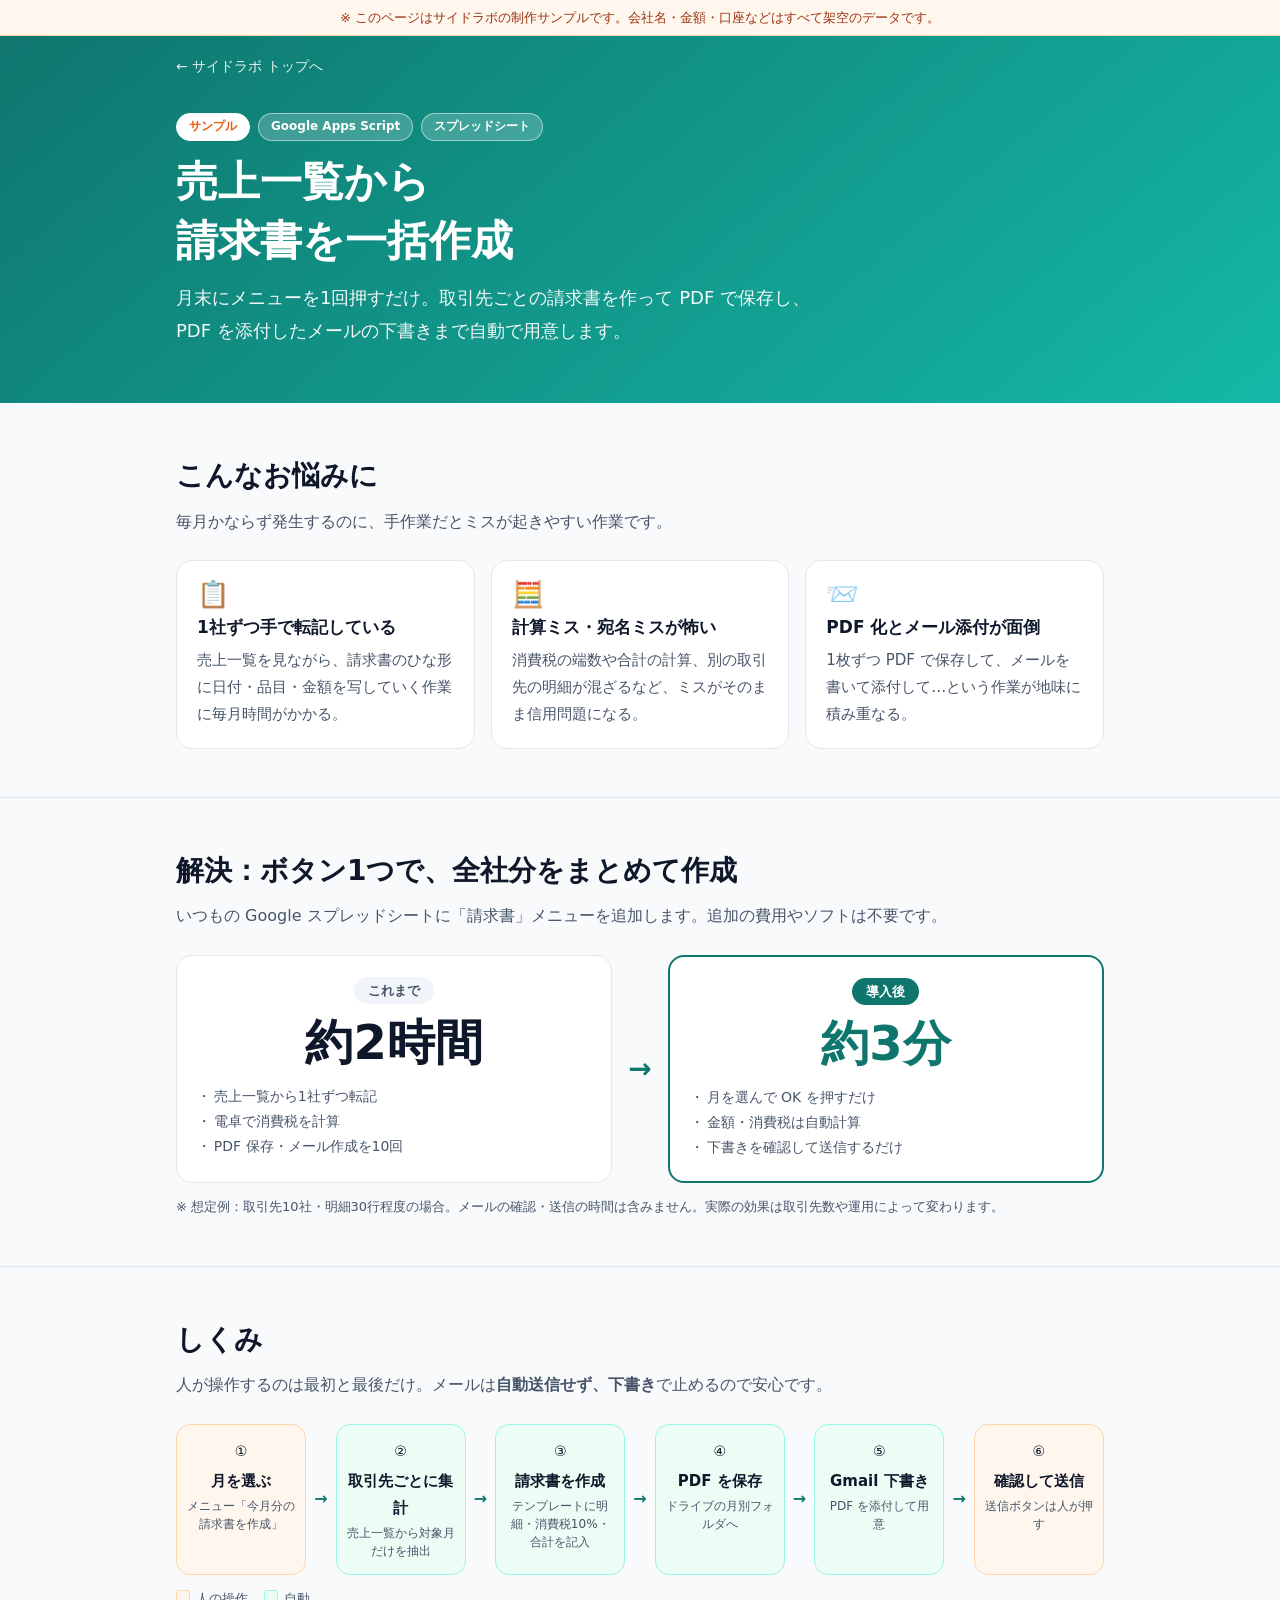
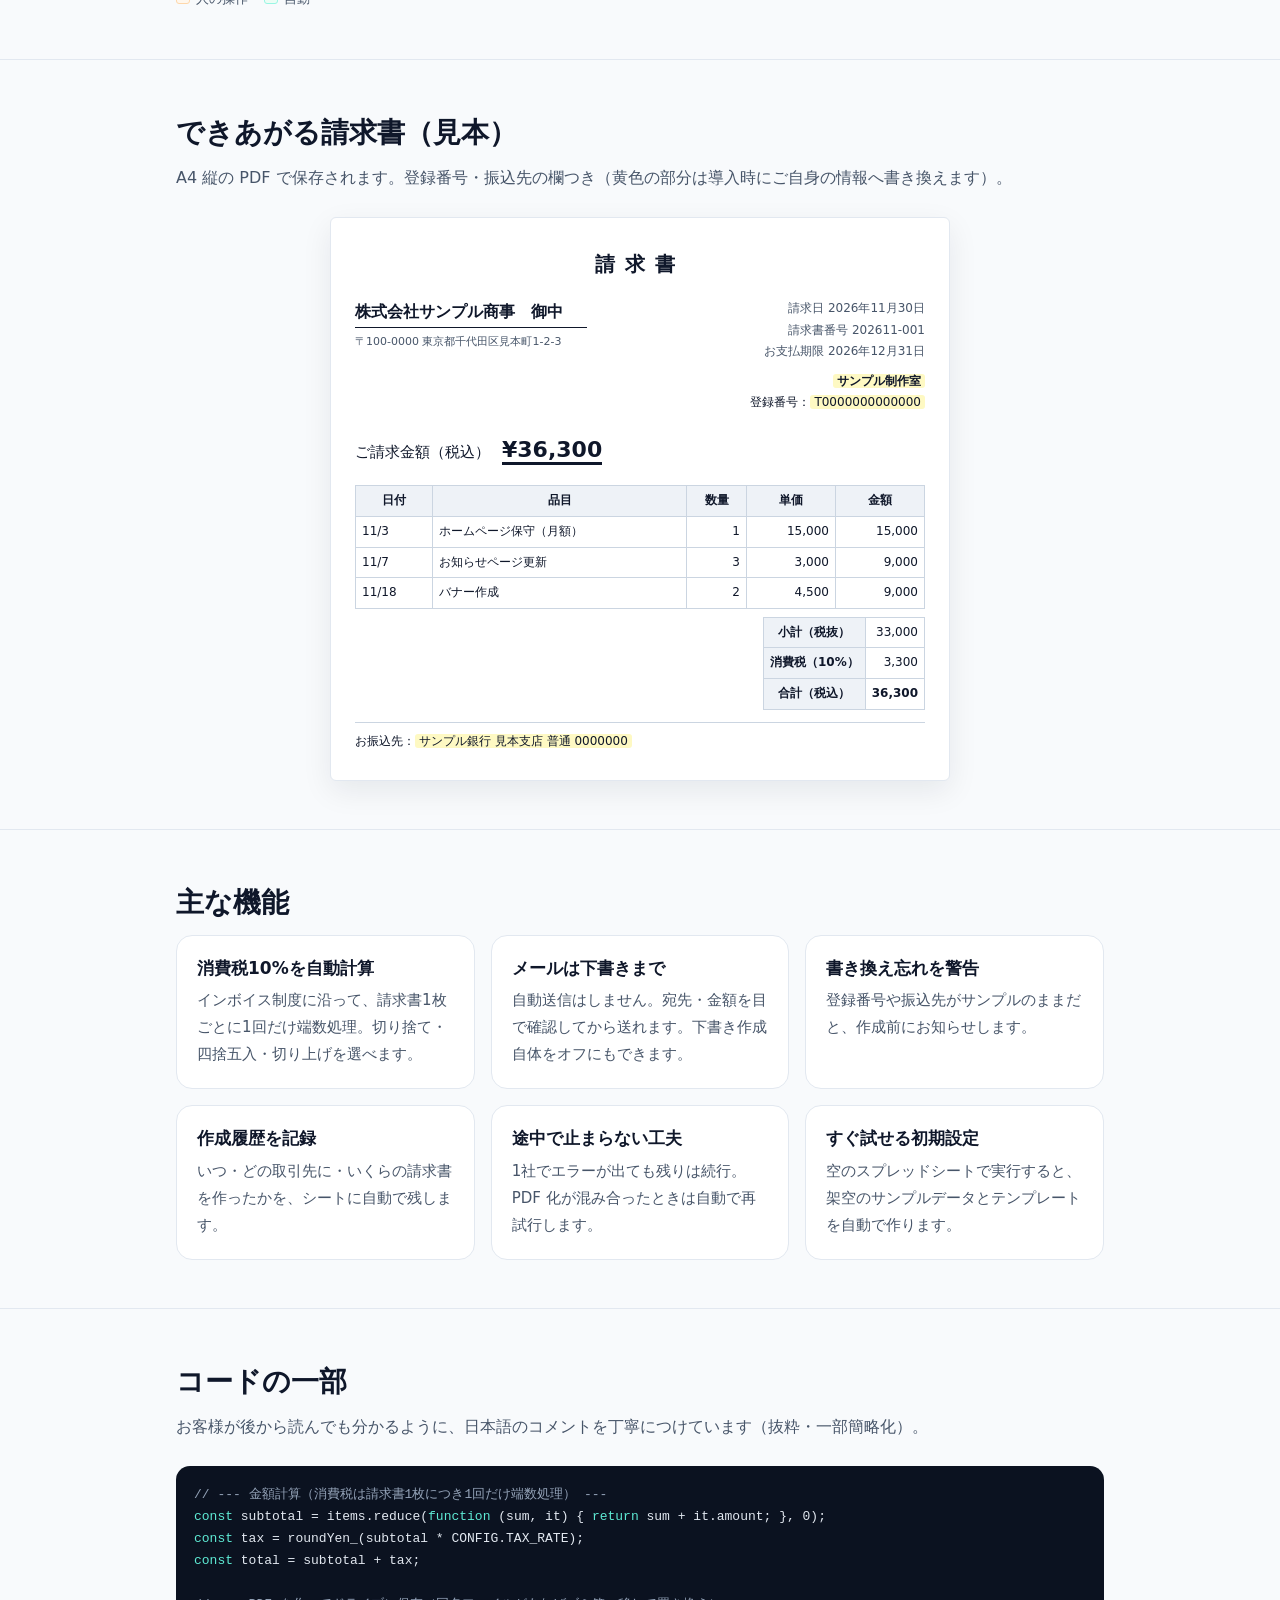
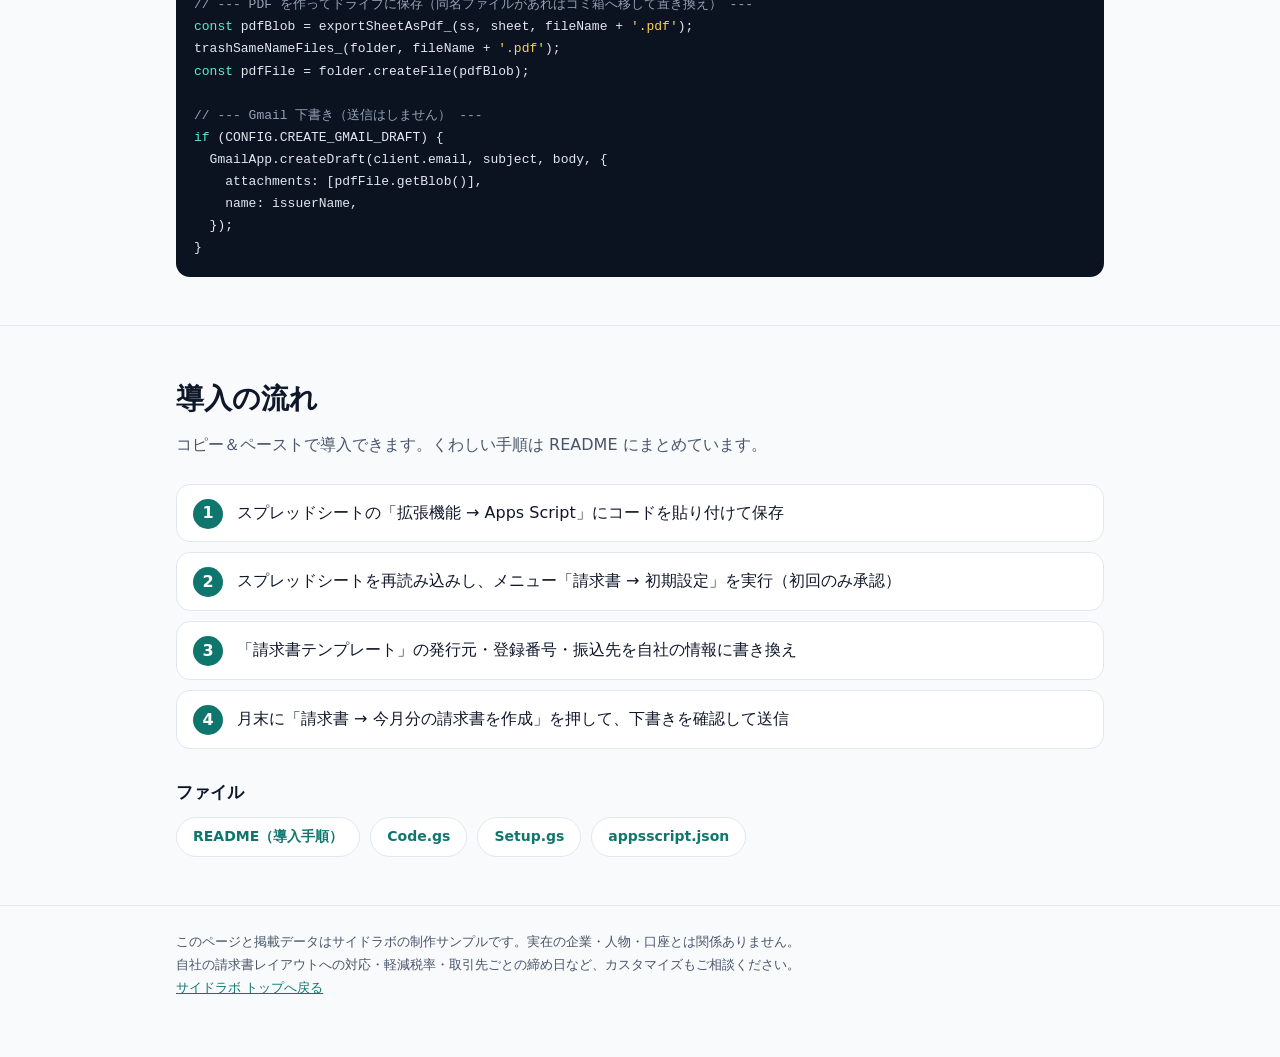
==== works/gas-invoice/index.html @ ee7d605c "ポートフォリオ初版（サンプル3件） Co-Authored-By: Claude Opus 5.5 <noreply@anthropic.com>" ====
<!doctype html>
<html lang="ja">
<head>
<meta charset="utf-8">
<meta name="viewport" content="width=device-width,initial-scale=1">
<title>請求書一括作成（サンプル）｜サイドラボ</title>
<meta name="description" content="Googleスプレッドシートの売上一覧から、取引先ごとの請求書PDFをボタン1つで一括作成するGoogle Apps Scriptのサンプルです。データはすべて架空です。">
<link rel="icon" href="../../icon.png">
<style>
:root{--ink:#0f172a;--sub:#475569;--line:#e2e8f0;--bg:#f8fafc;--card:#fff;--brand:#0f766e;--brand2:#14b8a6;--soft:#ecfdf5;--warn:#ea580c;--code:#0b1220}
*{box-sizing:border-box;margin:0;padding:0}
body{font-family:"Noto Sans JP","Hiragino Kaku Gothic ProN","Hiragino Sans",Meiryo,system-ui,sans-serif;color:var(--ink);background:var(--bg);line-height:1.8;-webkit-text-size-adjust:100%}
a{color:var(--brand)}
.wrap{max-width:960px;margin:0 auto;padding:0 16px}
.sample-bar{background:#fff7ed;color:#9a3412;font-size:13px;text-align:center;padding:6px 16px;border-bottom:1px solid #fed7aa}
header{background:linear-gradient(140deg,var(--brand),var(--brand2));color:#fff;padding:16px 0 56px}
.back{color:#fff;text-decoration:none;font-size:14px;opacity:.9}
.badges{display:flex;flex-wrap:wrap;gap:8px;margin-top:32px}
.badge{font-size:12px;font-weight:700;border-radius:999px;padding:2px 12px;background:rgba(255,255,255,.2);border:1px solid rgba(255,255,255,.5)}
.badge.sample{background:#fff;color:var(--warn);border-color:#fff}
h1{font-size:clamp(26px,5.5vw,42px);line-height:1.4;font-weight:900;margin-top:12px}
header p{margin-top:12px;font-size:clamp(15px,2.4vw,18px);max-width:640px;opacity:.95}
section{padding:48px 0}
section+section{border-top:1px solid var(--line)}
h2{font-size:clamp(21px,4vw,28px);font-weight:900;margin-bottom:6px}
.lead{color:var(--sub);margin-bottom:24px}
.grid{display:grid;grid-template-columns:repeat(auto-fit,minmax(240px,1fr));gap:16px}
.card{background:var(--card);border:1px solid var(--line);border-radius:16px;padding:20px}
.card h3{font-size:17px;margin-bottom:6px;line-height:1.5}
.card p{color:var(--sub);font-size:15px}
.icon{font-size:26px;line-height:1;margin-bottom:8px}
/* ビフォー・アフター */
.ba{display:grid;grid-template-columns:1fr auto 1fr;gap:16px;align-items:stretch}
.ba .card{text-align:center}
.ba .label{display:inline-block;font-size:13px;font-weight:700;border-radius:999px;padding:2px 14px;margin-bottom:10px}
.before .label{background:#f1f5f9;color:var(--sub)}
.after{border:2px solid var(--brand)}
.after .label{background:var(--brand);color:#fff}
.big{font-size:clamp(34px,7vw,48px);font-weight:900;line-height:1.2}
.after .big{color:var(--brand)}
.ba ul{list-style:none;text-align:left;margin-top:12px;font-size:14px;color:var(--sub)}
.ba li{padding-left:1.2em;position:relative}
.ba li::before{content:"・";position:absolute;left:0}
.ba .arrow{display:flex;align-items:center;justify-content:center;font-size:28px;color:var(--brand);font-weight:900}
.assume{font-size:13px;color:var(--sub);margin-top:12px}
/* 仕組みの図 */
.flow{display:flex;align-items:stretch;gap:8px;flex-wrap:nowrap}
.step{flex:1;background:#fff;border:1px solid var(--line);border-radius:14px;padding:14px 10px;text-align:center;font-size:14px;position:relative}
.step b{display:block;font-size:15px;margin:4px 0 2px}
.step small{color:var(--sub);font-size:12px;display:block;line-height:1.5}
.step.auto{background:var(--soft);border-color:#99f6e4}
.step.human{background:#fff7ed;border-color:#fed7aa}
.flow .to{display:flex;align-items:center;color:var(--brand);font-weight:900}
.legend{display:flex;flex-wrap:wrap;gap:16px;font-size:13px;color:var(--sub);margin-top:12px}
.legend span::before{content:"";display:inline-block;width:12px;height:12px;border-radius:3px;margin-right:6px;vertical-align:-1px}
.legend .l-auto::before{background:var(--soft);border:1px solid #99f6e4}
.legend .l-human::before{background:#fff7ed;border:1px solid #fed7aa}
/* 請求書の見本 */
.paper{background:#fff;border:1px solid var(--line);border-radius:6px;box-shadow:0 10px 30px rgba(15,23,42,.08);padding:28px 24px;max-width:620px;margin:0 auto;font-size:13px}
.paper h4{text-align:center;font-size:20px;letter-spacing:.5em;margin-bottom:16px}
.paper .top{display:flex;justify-content:space-between;gap:16px;flex-wrap:wrap}
.paper .to{font-size:16px;font-weight:700;border-bottom:1px solid var(--ink);display:inline-block;padding-right:24px}
.paper .meta{text-align:right;color:var(--sub);font-size:12px}
.paper .issuer{text-align:right;font-size:12px;margin-top:8px}
.paper .total{margin:16px 0;font-size:15px}
.paper .total strong{font-size:22px;border-bottom:3px solid var(--ink);margin-left:12px}
.paper table{width:100%;border-collapse:collapse;font-size:12px}
.paper th,.paper td{border:1px solid #cbd5e1;padding:4px 6px}
.paper th{background:#eef2f7;white-space:nowrap}
.paper td.n{text-align:right}
.paper .sum{width:auto;margin:8px 0 0 auto}
.paper .ph{background:#fef9c3;padding:0 4px;border-radius:3px}
.paper .bank{margin-top:12px;font-size:12px;border-top:1px solid #cbd5e1;padding-top:8px}
/* コード */
pre{background:var(--code);color:#e2e8f0;border-radius:14px;padding:18px;overflow-x:auto;font-size:13px;line-height:1.7;font-family:Consolas,"Courier New",monospace}
pre .c{color:#94a3b8}
pre .k{color:#5eead4}
pre .s{color:#fcd34d}
/* 手順 */
ol.steps{list-style:none;counter-reset:s;display:grid;gap:10px}
ol.steps li{counter-increment:s;background:#fff;border:1px solid var(--line);border-radius:14px;padding:14px 16px 14px 60px;position:relative}
ol.steps li::before{content:counter(s);position:absolute;left:16px;top:14px;width:30px;height:30px;border-radius:50%;background:var(--brand);color:#fff;font-weight:900;display:grid;place-items:center}
.files{display:flex;flex-wrap:wrap;gap:10px}
.files a{display:inline-block;background:#fff;border:1px solid var(--line);border-radius:999px;padding:6px 16px;text-decoration:none;font-weight:700;font-size:14px}
footer{border-top:1px solid var(--line);padding:24px 0 40px;color:var(--sub);font-size:13px}
@media (max-width:820px){
  .ba{grid-template-columns:1fr}
  .ba .arrow{transform:rotate(90deg)}
  .flow{flex-direction:column}
  .flow .to{justify-content:center;transform:rotate(90deg);height:20px}
  .paper{padding:20px 14px}
}
</style>
</head>
<body>
<div class="sample-bar">※ このページはサイドラボの制作サンプルです。会社名・金額・口座などはすべて架空のデータです。</div>

<header>
  <div class="wrap">
    <a class="back" href="../../index.html">← サイドラボ トップへ</a>
    <div class="badges"><span class="badge sample">サンプル</span><span class="badge">Google Apps Script</span><span class="badge">スプレッドシート</span></div>
    <h1>売上一覧から<br>請求書を一括作成</h1>
    <p>月末にメニューを1回押すだけ。取引先ごとの請求書を作って PDF で保存し、PDF を添付したメールの下書きまで自動で用意します。</p>
  </div>
</header>

<main>
<section>
  <div class="wrap">
    <h2>こんなお悩みに</h2>
    <p class="lead">毎月かならず発生するのに、手作業だとミスが起きやすい作業です。</p>
    <div class="grid">
      <div class="card"><div class="icon">📋</div><h3>1社ずつ手で転記している</h3><p>売上一覧を見ながら、請求書のひな形に日付・品目・金額を写していく作業に毎月時間がかかる。</p></div>
      <div class="card"><div class="icon">🧮</div><h3>計算ミス・宛名ミスが怖い</h3><p>消費税の端数や合計の計算、別の取引先の明細が混ざるなど、ミスがそのまま信用問題になる。</p></div>
      <div class="card"><div class="icon">📨</div><h3>PDF 化とメール添付が面倒</h3><p>1枚ずつ PDF で保存して、メールを書いて添付して…という作業が地味に積み重なる。</p></div>
    </div>
  </div>
</section>

<section>
  <div class="wrap">
    <h2>解決：ボタン1つで、全社分をまとめて作成</h2>
    <p class="lead">いつもの Google スプレッドシートに「請求書」メニューを追加します。追加の費用やソフトは不要です。</p>
    <div class="ba">
      <div class="card before">
        <span class="label">これまで</span>
        <div class="big">約2時間</div>
        <ul><li>売上一覧から1社ずつ転記</li><li>電卓で消費税を計算</li><li>PDF 保存・メール作成を10回</li></ul>
      </div>
      <div class="arrow" aria-hidden="true">→</div>
      <div class="card after">
        <span class="label">導入後</span>
        <div class="big">約3分</div>
        <ul><li>月を選んで OK を押すだけ</li><li>金額・消費税は自動計算</li><li>下書きを確認して送信するだけ</li></ul>
      </div>
    </div>
    <p class="assume">※ 想定例：取引先10社・明細30行程度の場合。メールの確認・送信の時間は含みません。実際の効果は取引先数や運用によって変わります。</p>
  </div>
</section>

<section>
  <div class="wrap">
    <h2>しくみ</h2>
    <p class="lead">人が操作するのは最初と最後だけ。メールは<strong>自動送信せず、下書き</strong>で止めるので安心です。</p>
    <div class="flow" role="list">
      <div class="step human" role="listitem">①<b>月を選ぶ</b><small>メニュー「今月分の請求書を作成」</small></div>
      <div class="to" aria-hidden="true">→</div>
      <div class="step auto" role="listitem">②<b>取引先ごとに集計</b><small>売上一覧から対象月だけを抽出</small></div>
      <div class="to" aria-hidden="true">→</div>
      <div class="step auto" role="listitem">③<b>請求書を作成</b><small>テンプレートに明細・消費税10%・合計を記入</small></div>
      <div class="to" aria-hidden="true">→</div>
      <div class="step auto" role="listitem">④<b>PDF を保存</b><small>ドライブの月別フォルダへ</small></div>
      <div class="to" aria-hidden="true">→</div>
      <div class="step auto" role="listitem">⑤<b>Gmail 下書き</b><small>PDF を添付して用意</small></div>
      <div class="to" aria-hidden="true">→</div>
      <div class="step human" role="listitem">⑥<b>確認して送信</b><small>送信ボタンは人が押す</small></div>
    </div>
    <div class="legend"><span class="l-human">人の操作</span><span class="l-auto">自動</span></div>
  </div>
</section>

<section>
  <div class="wrap">
    <h2>できあがる請求書（見本）</h2>
    <p class="lead">A4 縦の PDF で保存されます。登録番号・振込先の欄つき（黄色の部分は導入時にご自身の情報へ書き換えます）。</p>
    <div class="paper" aria-label="請求書の見本（架空のデータ）">
      <h4>請求書</h4>
      <div class="top">
        <div><span class="to">株式会社サンプル商事　御中</span><div style="font-size:11px;color:var(--sub);margin-top:4px">〒100-0000 東京都千代田区見本町1-2-3</div></div>
        <div class="meta">請求日 2026年11月30日<br>請求書番号 202611-001<br>お支払期限 2026年12月31日</div>
      </div>
      <div class="issuer"><b><span class="ph">サンプル制作室</span></b><br>登録番号：<span class="ph">T0000000000000</span></div>
      <div class="total">ご請求金額（税込）<strong>¥36,300</strong></div>
      <table>
        <thead><tr><th>日付</th><th>品目</th><th>数量</th><th>単価</th><th>金額</th></tr></thead>
        <tbody>
          <tr><td>11/3</td><td>ホームページ保守（月額）</td><td class="n">1</td><td class="n">15,000</td><td class="n">15,000</td></tr>
          <tr><td>11/7</td><td>お知らせページ更新</td><td class="n">3</td><td class="n">3,000</td><td class="n">9,000</td></tr>
          <tr><td>11/18</td><td>バナー作成</td><td class="n">2</td><td class="n">4,500</td><td class="n">9,000</td></tr>
        </tbody>
      </table>
      <table class="sum">
        <tr><th>小計（税抜）</th><td class="n">33,000</td></tr>
        <tr><th>消費税（10%）</th><td class="n">3,300</td></tr>
        <tr><th>合計（税込）</th><td class="n"><b>36,300</b></td></tr>
      </table>
      <div class="bank">お振込先：<span class="ph">サンプル銀行 見本支店 普通 0000000</span></div>
    </div>
  </div>
</section>

<section>
  <div class="wrap">
    <h2>主な機能</h2>
    <div class="grid">
      <div class="card"><h3>消費税10%を自動計算</h3><p>インボイス制度に沿って、請求書1枚ごとに1回だけ端数処理。切り捨て・四捨五入・切り上げを選べます。</p></div>
      <div class="card"><h3>メールは下書きまで</h3><p>自動送信はしません。宛先・金額を目で確認してから送れます。下書き作成自体をオフにもできます。</p></div>
      <div class="card"><h3>書き換え忘れを警告</h3><p>登録番号や振込先がサンプルのままだと、作成前にお知らせします。</p></div>
      <div class="card"><h3>作成履歴を記録</h3><p>いつ・どの取引先に・いくらの請求書を作ったかを、シートに自動で残します。</p></div>
      <div class="card"><h3>途中で止まらない工夫</h3><p>1社でエラーが出ても残りは続行。PDF 化が混み合ったときは自動で再試行します。</p></div>
      <div class="card"><h3>すぐ試せる初期設定</h3><p>空のスプレッドシートで実行すると、架空のサンプルデータとテンプレートを自動で作ります。</p></div>
    </div>
  </div>
</section>

<section>
  <div class="wrap">
    <h2>コードの一部</h2>
    <p class="lead">お客様が後から読んでも分かるように、日本語のコメントを丁寧につけています（抜粋・一部簡略化）。</p>
<pre><code><span class="c">// --- 金額計算（消費税は請求書1枚につき1回だけ端数処理） ---</span>
<span class="k">const</span> subtotal = items.reduce(<span class="k">function</span> (sum, it) { <span class="k">return</span> sum + it.amount; }, 0);
<span class="k">const</span> tax = roundYen_(subtotal * CONFIG.TAX_RATE);
<span class="k">const</span> total = subtotal + tax;

<span class="c">// --- PDF を作ってドライブに保存（同名ファイルがあればゴミ箱へ移して置き換え） ---</span>
<span class="k">const</span> pdfBlob = exportSheetAsPdf_(ss, sheet, fileName + <span class="s">'.pdf'</span>);
trashSameNameFiles_(folder, fileName + <span class="s">'.pdf'</span>);
<span class="k">const</span> pdfFile = folder.createFile(pdfBlob);

<span class="c">// --- Gmail 下書き（送信はしません） ---</span>
<span class="k">if</span> (CONFIG.CREATE_GMAIL_DRAFT) {
  GmailApp.createDraft(client.email, subject, body, {
    attachments: [pdfFile.getBlob()],
    name: issuerName,
  });
}</code></pre>
  </div>
</section>

<section>
  <div class="wrap">
    <h2>導入の流れ</h2>
    <p class="lead">コピー＆ペーストで導入できます。くわしい手順は README にまとめています。</p>
    <ol class="steps">
      <li>スプレッドシートの「拡張機能 → Apps Script」にコードを貼り付けて保存</li>
      <li>スプレッドシートを再読み込みし、メニュー「請求書 → 初期設定」を実行（初回のみ承認）</li>
      <li>「請求書テンプレート」の発行元・登録番号・振込先を自社の情報に書き換え</li>
      <li>月末に「請求書 → 今月分の請求書を作成」を押して、下書きを確認して送信</li>
    </ol>
    <h3 style="margin:28px 0 10px;font-size:17px">ファイル</h3>
    <div class="files">
      <a href="README.md">README（導入手順）</a>
      <a href="Code.gs">Code.gs</a>
      <a href="Setup.gs">Setup.gs</a>
      <a href="appsscript.json">appsscript.json</a>
    </div>
  </div>
</section>
</main>

<footer>
  <div class="wrap">
    このページと掲載データはサイドラボの制作サンプルです。実在の企業・人物・口座とは関係ありません。<br>
    自社の請求書レイアウトへの対応・軽減税率・取引先ごとの締め日など、カスタマイズもご相談ください。<br>
    <a href="../../index.html">サイドラボ トップへ戻る</a>
  </div>
</footer>
</body>
</html>
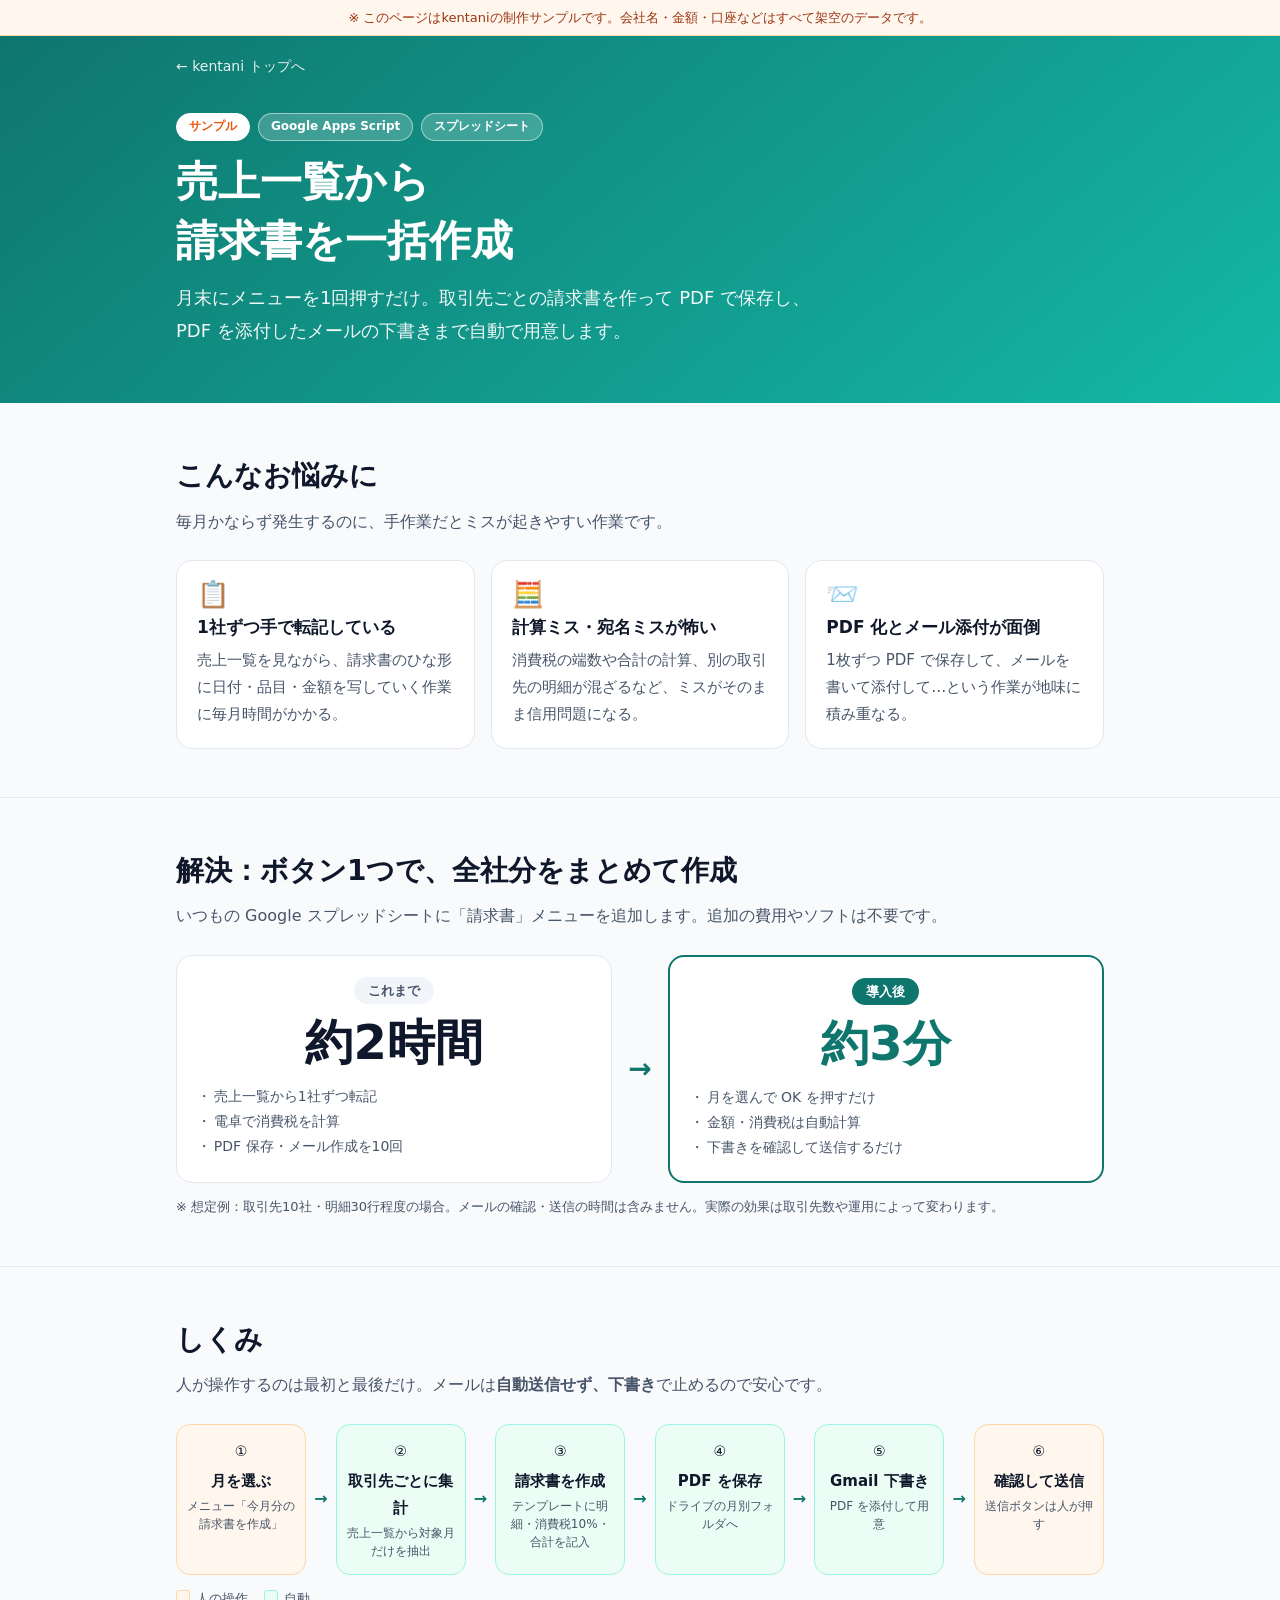
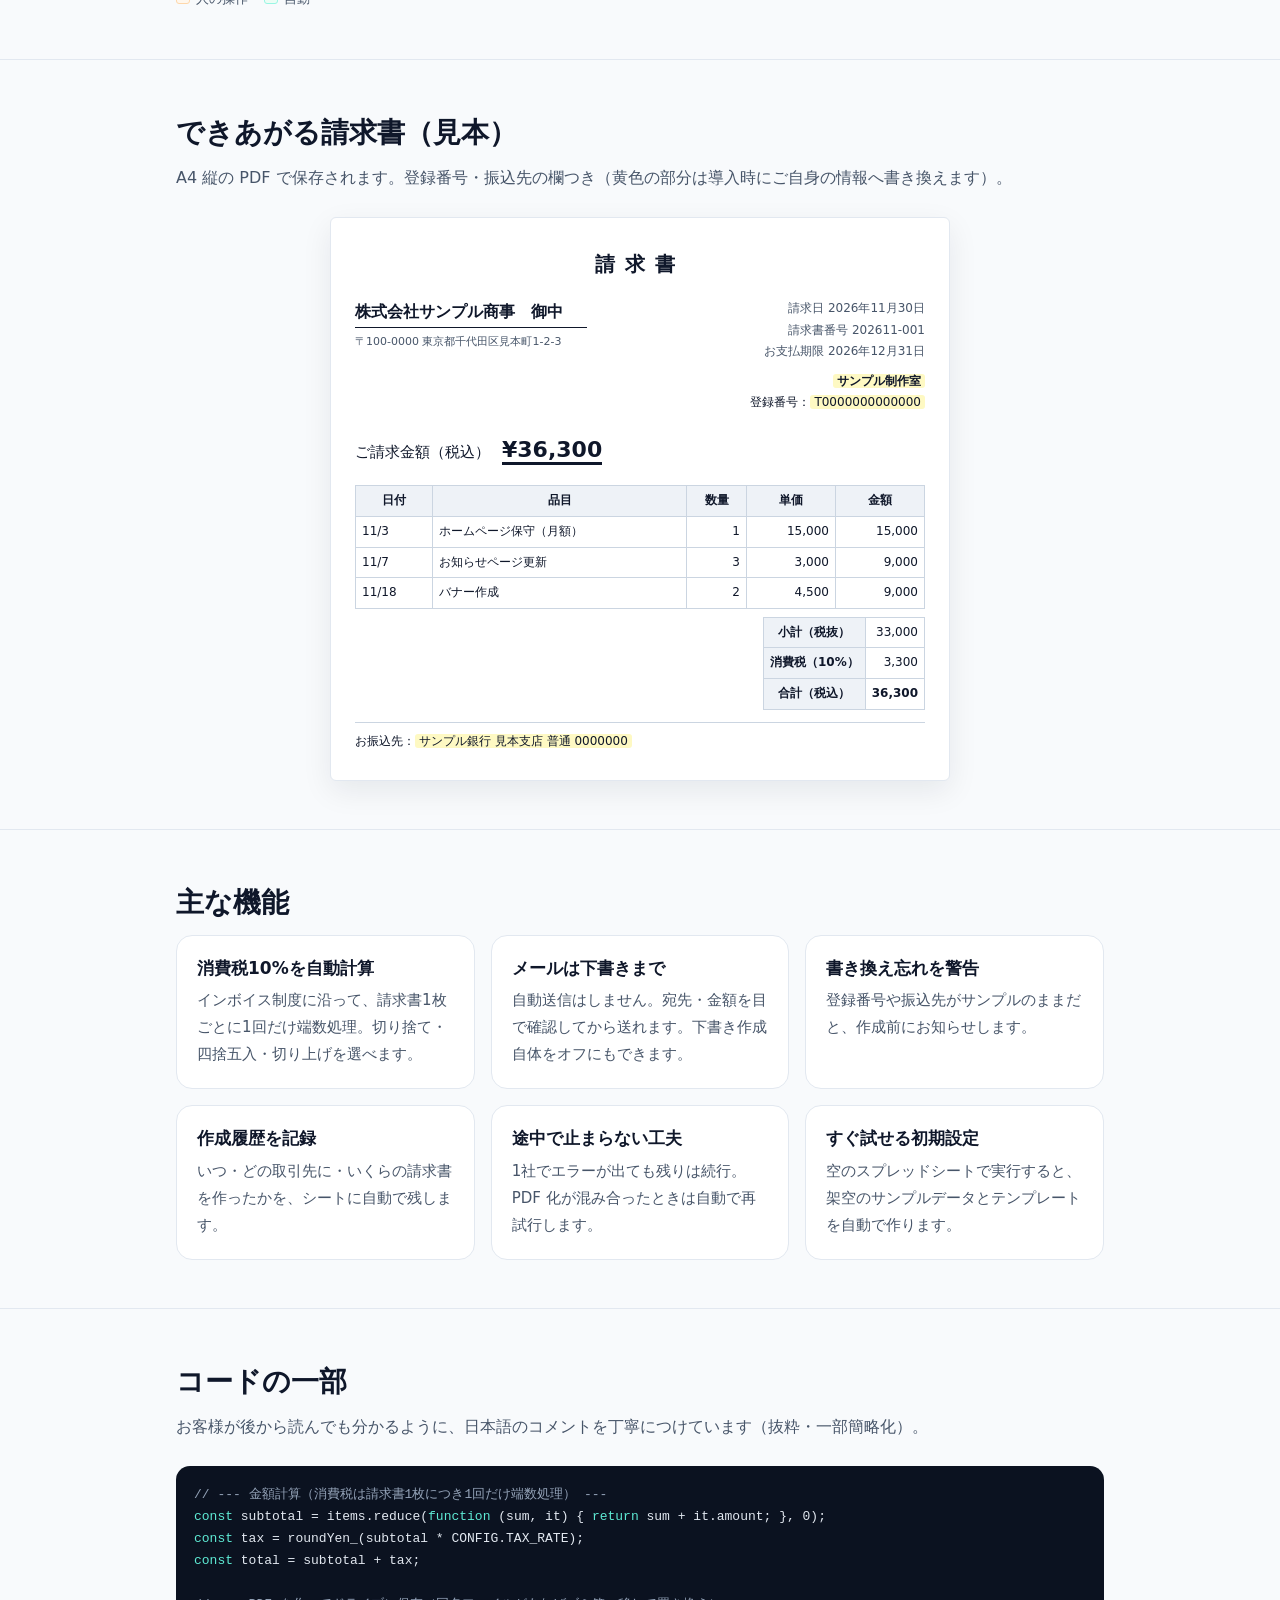
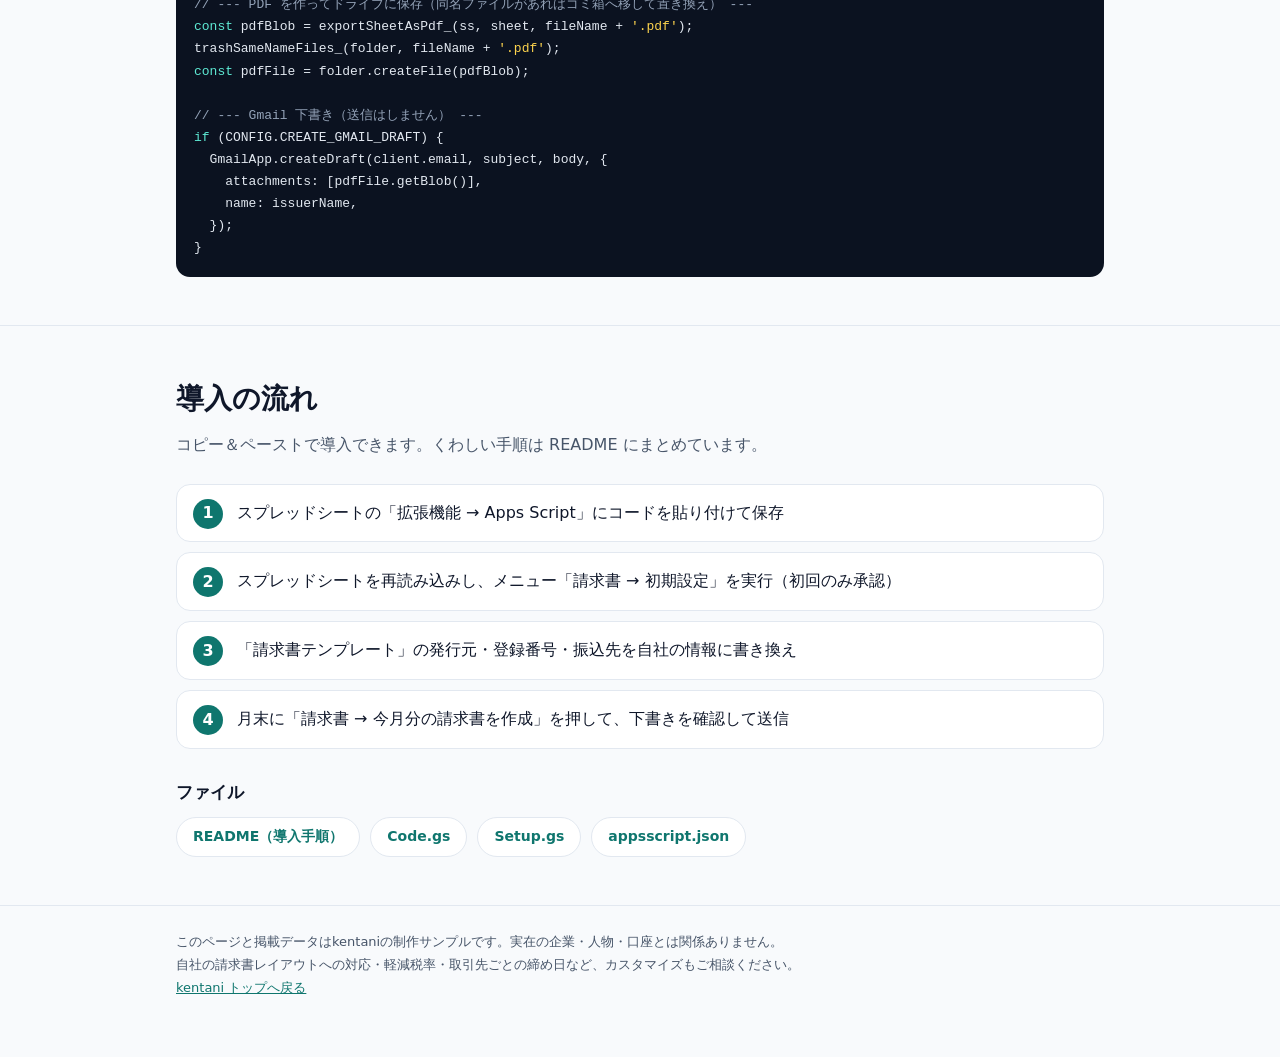
==== commit d690328d: "屋号「サイドラボ」をやめ、kentani 名義に統一 Co-Authored-By: Claude Opus 5.5 <noreply@anthropic.com>" ====
--- a/works/gas-invoice/index.html
+++ b/works/gas-invoice/index.html
@@ -3,7 +3,7 @@
 <head>
 <meta charset="utf-8">
 <meta name="viewport" content="width=device-width,initial-scale=1">
-<title>請求書一括作成（サンプル）｜サイドラボ</title>
+<title>請求書一括作成（サンプル）｜kentani</title>
 <meta name="description" content="Googleスプレッドシートの売上一覧から、取引先ごとの請求書PDFをボタン1つで一括作成するGoogle Apps Scriptのサンプルです。データはすべて架空です。">
 <link rel="icon" href="../../icon.png">
 <style>
@@ -93,11 +93,11 @@
 </style>
 </head>
 <body>
-<div class="sample-bar">※ このページはサイドラボの制作サンプルです。会社名・金額・口座などはすべて架空のデータです。</div>
+<div class="sample-bar">※ このページはkentaniの制作サンプルです。会社名・金額・口座などはすべて架空のデータです。</div>
 
 <header>
   <div class="wrap">
-    <a class="back" href="../../index.html">← サイドラボ トップへ</a>
+    <a class="back" href="../../index.html">← kentani トップへ</a>
     <div class="badges"><span class="badge sample">サンプル</span><span class="badge">Google Apps Script</span><span class="badge">スプレッドシート</span></div>
     <h1>売上一覧から<br>請求書を一括作成</h1>
     <p>月末にメニューを1回押すだけ。取引先ごとの請求書を作って PDF で保存し、PDF を添付したメールの下書きまで自動で用意します。</p>
@@ -250,9 +250,9 @@
 
 <footer>
   <div class="wrap">
-    このページと掲載データはサイドラボの制作サンプルです。実在の企業・人物・口座とは関係ありません。<br>
+    このページと掲載データはkentaniの制作サンプルです。実在の企業・人物・口座とは関係ありません。<br>
     自社の請求書レイアウトへの対応・軽減税率・取引先ごとの締め日など、カスタマイズもご相談ください。<br>
-    <a href="../../index.html">サイドラボ トップへ戻る</a>
+    <a href="../../index.html">kentani トップへ戻る</a>
   </div>
 </footer>
 </body>
